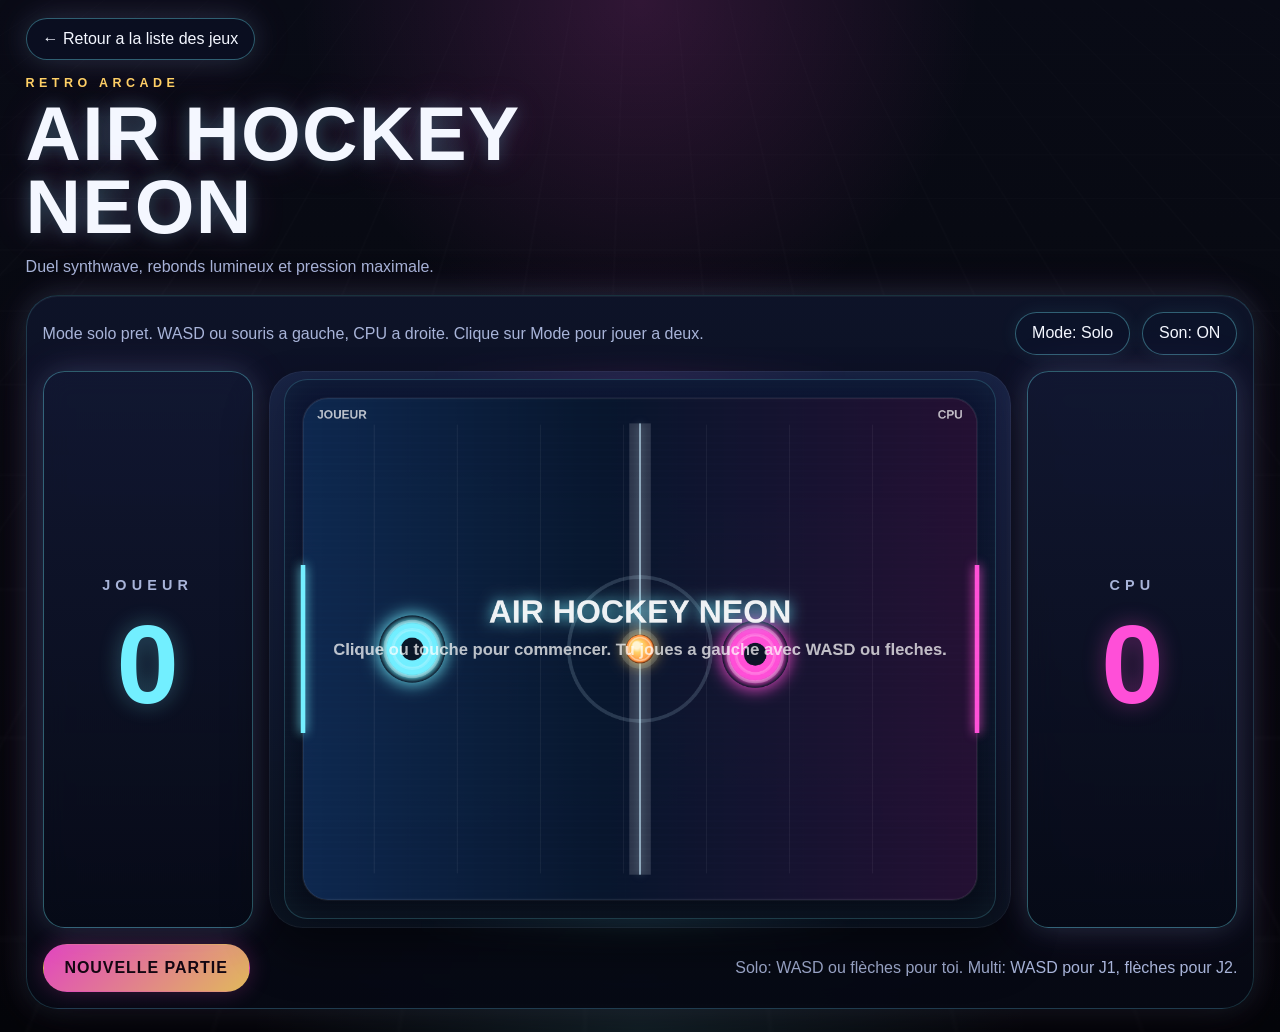
==== games/air-hockey/index.html @ c13ef100 "Initial portal and game migration" ====
<!doctype html>
<html lang="fr">
  <head>
    <meta charset="UTF-8" />
    <meta name="viewport" content="width=device-width, initial-scale=1.0" />
    <title>Air Hockey Neon</title>
    <link rel="stylesheet" href="style.css" />
  </head>
  <body>
    <div class="app-shell">
      <div class="backdrop-grid" aria-hidden="true"></div>
      <nav class="portal-topbar" aria-label="Navigation du portail">
        <a class="portal-return-link" href="../../index.html">← Retour a la liste des jeux</a>
      </nav>

      <header class="topbar">
        <div class="brand-block">
          <span class="eyebrow">Retro Arcade</span>
          <h1>Air Hockey Neon</h1>
          <p class="tagline">Duel synthwave, rebonds lumineux et pression maximale.</p>
        </div>
      </header>

      <main class="game-panel">
        <div class="status-row">
          <p id="status-text">Clique ou touche l’arène pour lancer le face-off horizontal.</p>
          <div class="status-actions">
            <button id="mode-toggle" class="ghost-button" type="button" aria-pressed="false">
              Mode: Solo
            </button>
            <button id="sound-toggle" class="ghost-button" type="button" aria-pressed="false">
              Son: ON
            </button>
          </div>
        </div>

        <div class="play-stage">
          <aside class="scoreboard scoreboard-side scoreboard-side-left" aria-label="Score joueur">
            <span id="left-label" class="score-label">JOUEUR</span>
            <strong id="player-score">0</strong>
          </aside>

          <div class="arena-frame">
            <div class="arena-glow" aria-hidden="true"></div>
            <canvas
              id="game"
              width="1200"
              height="900"
              aria-label="Jeu de air hockey rétro horizontal"
            ></canvas>
            <div class="scanlines" aria-hidden="true"></div>
          </div>

          <aside class="scoreboard scoreboard-side scoreboard-side-right" aria-label="Score adverse">
            <span id="right-label" class="score-label">CPU</span>
            <strong id="cpu-score">0</strong>
          </aside>
        </div>

        <div class="controls-row">
          <button id="start-button" class="primary-button" type="button">Nouvelle partie</button>
          <p>
            Solo: WASD ou flèches pour toi. Multi: WASD pour J1, flèches pour J2.
          </p>
        </div>
      </main>
    </div>

    <script src="script.js"></script>
  </body>
</html>
---- games/air-hockey/style.css ----
:root {
  --bg-deep: #060711;
  --bg-mid: #111733;
  --panel: rgba(11, 16, 36, 0.72);
  --panel-border: rgba(114, 239, 255, 0.36);
  --cyan: #72efff;
  --cyan-soft: rgba(114, 239, 255, 0.28);
  --pink: #ff4fd8;
  --pink-soft: rgba(255, 79, 216, 0.28);
  --gold: #ffd166;
  --arena-inset-x: 0.95rem;
  --arena-inset-y: calc(var(--arena-inset-x) * 0.5625);
  --arena-ratio: 4 / 3;
  --text-main: #f4f7ff;
  --text-dim: #a8b4d9;
  --shadow-strong: 0 0 28px rgba(114, 239, 255, 0.14), 0 0 48px rgba(255, 79, 216, 0.1);
}

* {
  box-sizing: border-box;
}

html,
body {
  margin: 0;
  min-height: 100%;
}

body {
  overflow-x: hidden;
  background:
    radial-gradient(circle at top, rgba(255, 79, 216, 0.16), transparent 28%),
    radial-gradient(circle at bottom, rgba(114, 239, 255, 0.14), transparent 32%),
    linear-gradient(180deg, #090b16 0%, #070910 44%, #04050a 100%);
  color: var(--text-main);
  font-family: "Avenir Next Condensed", "Trebuchet MS", "Segoe UI", sans-serif;
}

button {
  font: inherit;
}

.app-shell {
  position: relative;
  min-height: 100vh;
  padding: 1.1rem 1rem 1.4rem;
}

.portal-topbar,
.topbar,
.game-panel {
  position: relative;
  z-index: 1;
  width: min(1500px, 96vw);
  margin: 0 auto;
}

.portal-topbar {
  margin-bottom: 0.85rem;
}

.portal-return-link {
  display: inline-flex;
  align-items: center;
  min-height: 42px;
  padding: 0 16px;
  border-radius: 999px;
  border: 1px solid var(--panel-border);
  background: rgba(11, 16, 36, 0.78);
  color: var(--text-main);
  text-decoration: none;
  box-shadow: var(--shadow-strong);
}

.portal-return-link:hover,
.portal-return-link:focus-visible {
  background: rgba(16, 24, 52, 0.9);
  outline: none;
}

.backdrop-grid {
  position: fixed;
  inset: 0;
  pointer-events: none;
  background:
    linear-gradient(rgba(255, 255, 255, 0.035) 1px, transparent 1px),
    linear-gradient(90deg, rgba(255, 255, 255, 0.035) 1px, transparent 1px);
  background-size: 52px 52px;
  mask-image: linear-gradient(to bottom, transparent 0%, rgba(0, 0, 0, 0.75) 18%, black 100%);
  opacity: 0.32;
  transform: perspective(900px) rotateX(66deg) translateY(-10vh);
  transform-origin: top center;
}

.topbar {
  display: grid;
  gap: 1.25rem;
  align-items: end;
  margin-bottom: 1rem;
}

.brand-block {
  max-width: 36rem;
}

.eyebrow {
  display: inline-block;
  margin-bottom: 0.4rem;
  color: var(--gold);
  font-size: 0.78rem;
  font-weight: 700;
  letter-spacing: 0.28rem;
  text-transform: uppercase;
}

.brand-block h1 {
  margin: 0;
  font-size: clamp(2.4rem, 6vw, 4.8rem);
  line-height: 0.96;
  letter-spacing: 0.08rem;
  text-transform: uppercase;
  text-shadow:
    0 0 18px rgba(114, 239, 255, 0.28),
    0 0 40px rgba(255, 79, 216, 0.18);
}

.tagline {
  margin: 0.7rem 0 0;
  color: var(--text-dim);
  max-width: 30rem;
  line-height: 1.5;
}

.scoreboard {
  display: flex;
  align-items: center;
  justify-content: center;
  border: 1px solid var(--panel-border);
  border-radius: 1.35rem;
  background: linear-gradient(180deg, rgba(19, 25, 52, 0.78), rgba(7, 11, 24, 0.74));
  box-shadow: var(--shadow-strong);
  backdrop-filter: blur(12px);
}

.play-stage {
  display: grid;
  grid-template-columns: minmax(170px, 210px) minmax(0, 1fr) minmax(170px, 210px);
  gap: 1rem;
  align-items: stretch;
}

.scoreboard-side {
  min-height: 100%;
  padding: 1.35rem 0.9rem;
  flex-direction: column;
  gap: 1rem;
  text-align: center;
}

.scoreboard-side strong {
  display: block;
  font-size: clamp(4rem, 10vw, 7rem);
  line-height: 1;
  color: var(--cyan);
  text-shadow: 0 0 22px rgba(114, 239, 255, 0.32);
}

.scoreboard-side-right strong {
  color: var(--pink);
  text-shadow: 0 0 22px rgba(255, 79, 216, 0.34);
}

.score-label {
  display: block;
  color: var(--text-dim);
  font-size: 0.9rem;
  font-weight: 700;
  letter-spacing: 0.32rem;
}

.game-panel {
  padding: 1rem;
  border: 1px solid rgba(114, 239, 255, 0.18);
  border-radius: 2rem;
  background:
    linear-gradient(180deg, rgba(16, 22, 46, 0.78), rgba(6, 9, 20, 0.85)),
    rgba(8, 10, 18, 0.7);
  box-shadow:
    inset 0 1px 0 rgba(255, 255, 255, 0.05),
    0 28px 60px rgba(0, 0, 0, 0.45),
    var(--shadow-strong);
  backdrop-filter: blur(14px);
}

.status-row,
.controls-row {
  display: flex;
  gap: 1rem;
  align-items: center;
  justify-content: space-between;
}

.status-actions {
  display: flex;
  gap: 0.75rem;
  align-items: center;
  justify-content: flex-end;
  flex-wrap: wrap;
}

.status-row {
  margin-bottom: 1rem;
}

.status-row p,
.controls-row p {
  margin: 0;
  color: var(--text-dim);
  line-height: 1.45;
}

.controls-row {
  margin-top: 1rem;
}

.primary-button,
.ghost-button {
  border: 1px solid transparent;
  border-radius: 999px;
  cursor: pointer;
  transition:
    transform 160ms ease,
    border-color 160ms ease,
    box-shadow 160ms ease,
    background 160ms ease;
}

.primary-button:hover,
.ghost-button:hover {
  transform: translateY(-1px);
}

.primary-button {
  padding: 0.9rem 1.3rem;
  background: linear-gradient(135deg, rgba(255, 79, 216, 0.88), rgba(255, 209, 102, 0.88));
  color: #140712;
  font-weight: 800;
  letter-spacing: 0.06rem;
  text-transform: uppercase;
  box-shadow: 0 0 22px rgba(255, 79, 216, 0.22);
}

.primary-button:hover {
  box-shadow: 0 0 34px rgba(255, 79, 216, 0.32);
}

.ghost-button {
  padding: 0.7rem 1rem;
  border-color: rgba(114, 239, 255, 0.35);
  background: rgba(12, 20, 44, 0.62);
  color: var(--text-main);
  box-shadow: 0 0 18px rgba(114, 239, 255, 0.08);
}

.arena-frame {
  position: relative;
  width: 100%;
  aspect-ratio: var(--arena-ratio);
  max-height: 80vh;
  margin: 0 auto;
  border-radius: 2.1rem;
  background:
    linear-gradient(180deg, rgba(23, 31, 66, 0.9), rgba(7, 11, 23, 0.96)),
    rgba(3, 4, 10, 0.94);
  box-shadow:
    inset 0 0 0 1px rgba(255, 255, 255, 0.05),
    inset 0 0 48px rgba(114, 239, 255, 0.06),
    0 26px 46px rgba(0, 0, 0, 0.42);
}

.arena-glow {
  position: absolute;
  inset: 0.4rem;
  border-radius: 1.7rem;
  background:
    radial-gradient(circle at top, rgba(255, 79, 216, 0.14), transparent 32%),
    radial-gradient(circle at bottom, rgba(114, 239, 255, 0.16), transparent 34%);
  filter: blur(16px);
}

canvas,
.scanlines {
  position: absolute;
  left: var(--arena-inset-x);
  right: var(--arena-inset-x);
  top: var(--arena-inset-y);
  bottom: var(--arena-inset-y);
  width: calc(100% - (var(--arena-inset-x) * 2));
  height: calc(100% - (var(--arena-inset-y) * 2));
  border-radius: 1.45rem;
}

canvas {
  display: block;
  background: linear-gradient(180deg, #0c1330 0%, #070b17 100%);
  box-shadow:
    inset 0 0 0 1px rgba(114, 239, 255, 0.18),
    inset 0 0 36px rgba(114, 239, 255, 0.08);
  touch-action: none;
}

.scanlines {
  pointer-events: none;
  background:
    repeating-linear-gradient(
      180deg,
      rgba(255, 255, 255, 0.04) 0,
      rgba(255, 255, 255, 0.04) 2px,
      transparent 2px,
      transparent 7px
    ),
    linear-gradient(180deg, transparent, rgba(255, 255, 255, 0.05), transparent);
  mix-blend-mode: soft-light;
  opacity: 0.48;
}

@media (min-width: 860px) {
  .topbar {
    grid-template-columns: 1fr;
  }
}

@media (max-width: 720px) {
  .app-shell {
    padding: 0.8rem 0.6rem 1rem;
  }

  .game-panel {
    padding: 0.9rem;
    border-radius: 1.4rem;
  }

  .status-row,
  .controls-row {
    flex-direction: column;
    align-items: stretch;
  }

  .status-actions {
    width: 100%;
    justify-content: space-between;
  }

  .play-stage {
    grid-template-columns: 1fr;
  }

  .scoreboard-side {
    min-height: auto;
    padding: 1rem;
  }

  .scoreboard-side strong {
    font-size: clamp(3.2rem, 16vw, 5rem);
  }
}
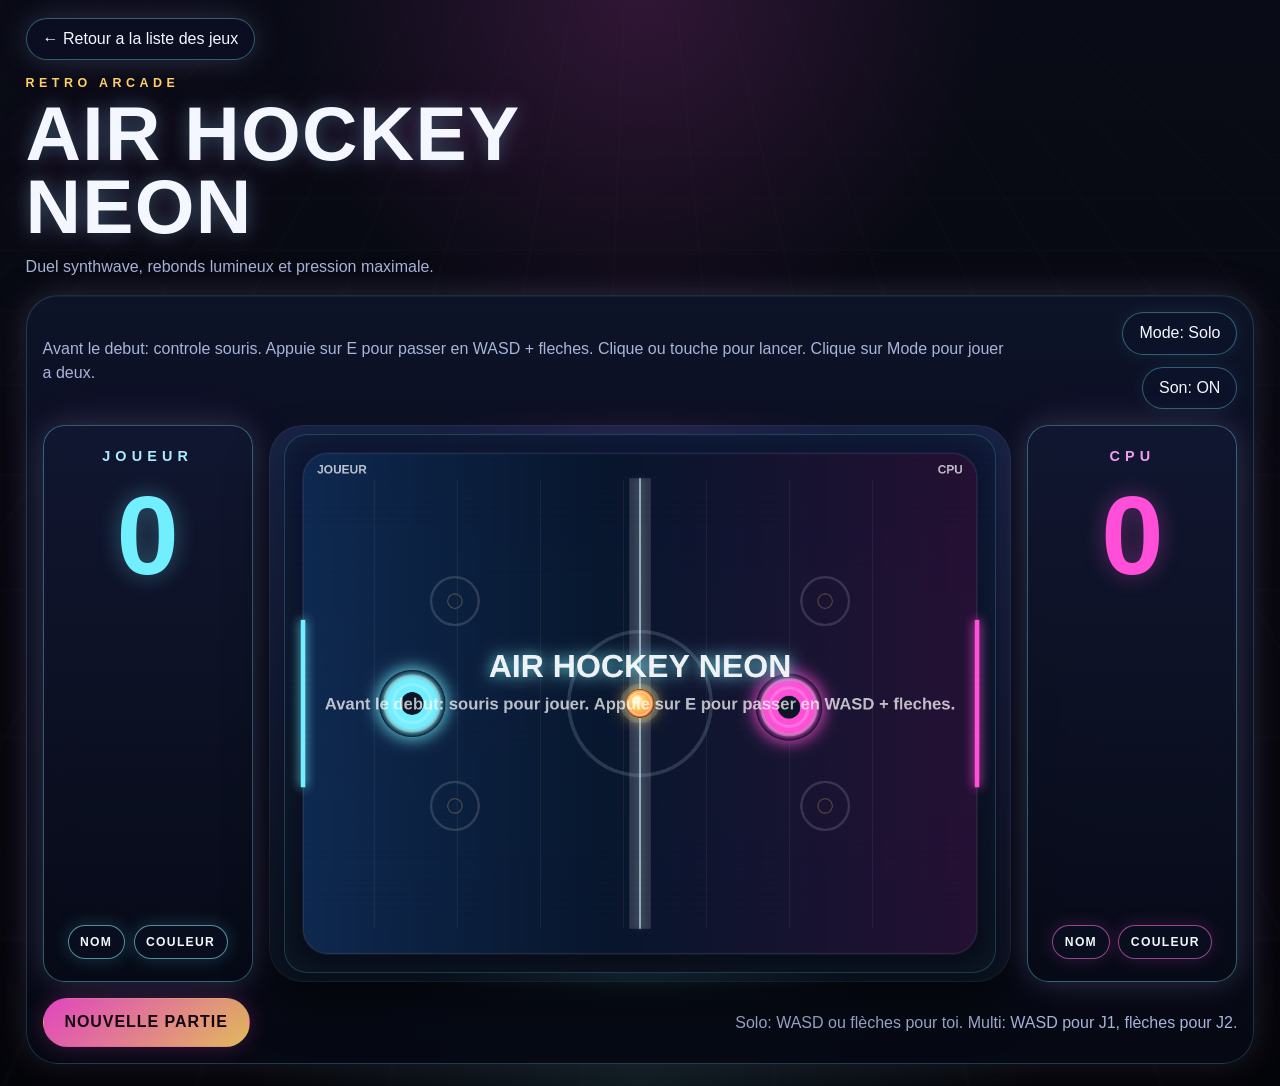
==== commit 175f7ddf: "Ameliore l'interface et les controles du air hockey" ====
--- a/games/air-hockey/index.html
+++ b/games/air-hockey/index.html
@@ -38,6 +38,11 @@
           <aside class="scoreboard scoreboard-side scoreboard-side-left" aria-label="Score joueur">
             <span id="left-label" class="score-label">JOUEUR</span>
             <strong id="player-score">0</strong>
+            <div class="scoreboard-actions">
+              <button id="player-name-button" class="scoreboard-button" type="button">Nom</button>
+              <button id="player-color-button" class="scoreboard-button" type="button">Couleur</button>
+              <input id="player-color-input" class="scoreboard-color-input" type="color" value="#72efff" />
+            </div>
           </aside>
 
           <div class="arena-frame">
@@ -54,6 +59,11 @@
           <aside class="scoreboard scoreboard-side scoreboard-side-right" aria-label="Score adverse">
             <span id="right-label" class="score-label">CPU</span>
             <strong id="cpu-score">0</strong>
+            <div class="scoreboard-actions">
+              <button id="cpu-name-button" class="scoreboard-button" type="button">Nom</button>
+              <button id="cpu-color-button" class="scoreboard-button" type="button">Couleur</button>
+              <input id="cpu-color-input" class="scoreboard-color-input" type="color" value="#ff4fd8" />
+            </div>
           </aside>
         </div>
 
--- a/games/air-hockey/style.css
+++ b/games/air-hockey/style.css
@@ -155,27 +155,61 @@
   flex-direction: column;
   gap: 1rem;
   text-align: center;
+  justify-content: space-between;
 }
 
 .scoreboard-side strong {
   display: block;
   font-size: clamp(4rem, 10vw, 7rem);
   line-height: 1;
-  color: var(--cyan);
-  text-shadow: 0 0 22px rgba(114, 239, 255, 0.32);
-}
-
-.scoreboard-side-right strong {
-  color: var(--pink);
-  text-shadow: 0 0 22px rgba(255, 79, 216, 0.34);
+  color: var(--team-color, var(--cyan));
+  text-shadow: 0 0 22px color-mix(in srgb, var(--team-color, var(--cyan)) 34%, transparent);
 }
 
 .score-label {
   display: block;
-  color: var(--text-dim);
+  color: color-mix(in srgb, var(--team-color, var(--text-dim)) 48%, #dfe7ff);
   font-size: 0.9rem;
   font-weight: 700;
   letter-spacing: 0.32rem;
+}
+
+.scoreboard-actions {
+  display: flex;
+  gap: 0.55rem;
+  align-items: center;
+  justify-content: center;
+  margin-top: auto;
+  width: 100%;
+}
+
+.scoreboard-button {
+  padding: 0.58rem 0.72rem;
+  border: 1px solid color-mix(in srgb, var(--team-color, var(--cyan)) 45%, rgba(255, 255, 255, 0.2));
+  border-radius: 999px;
+  background: rgba(10, 16, 34, 0.82);
+  color: var(--text-main);
+  font-size: 0.76rem;
+  font-weight: 700;
+  letter-spacing: 0.08rem;
+  text-transform: uppercase;
+  cursor: pointer;
+  box-shadow: 0 0 18px color-mix(in srgb, var(--team-color, var(--cyan)) 18%, transparent);
+}
+
+.scoreboard-button:hover,
+.scoreboard-button:focus-visible {
+  outline: none;
+  transform: translateY(-1px);
+  background: rgba(18, 27, 54, 0.94);
+}
+
+.scoreboard-color-input {
+  position: absolute;
+  width: 1px;
+  height: 1px;
+  opacity: 0;
+  pointer-events: none;
 }
 
 .game-panel {
@@ -363,4 +397,8 @@
   .scoreboard-side strong {
     font-size: clamp(3.2rem, 16vw, 5rem);
   }
-}
+
+  .scoreboard-actions {
+    flex-wrap: wrap;
+  }
+}
